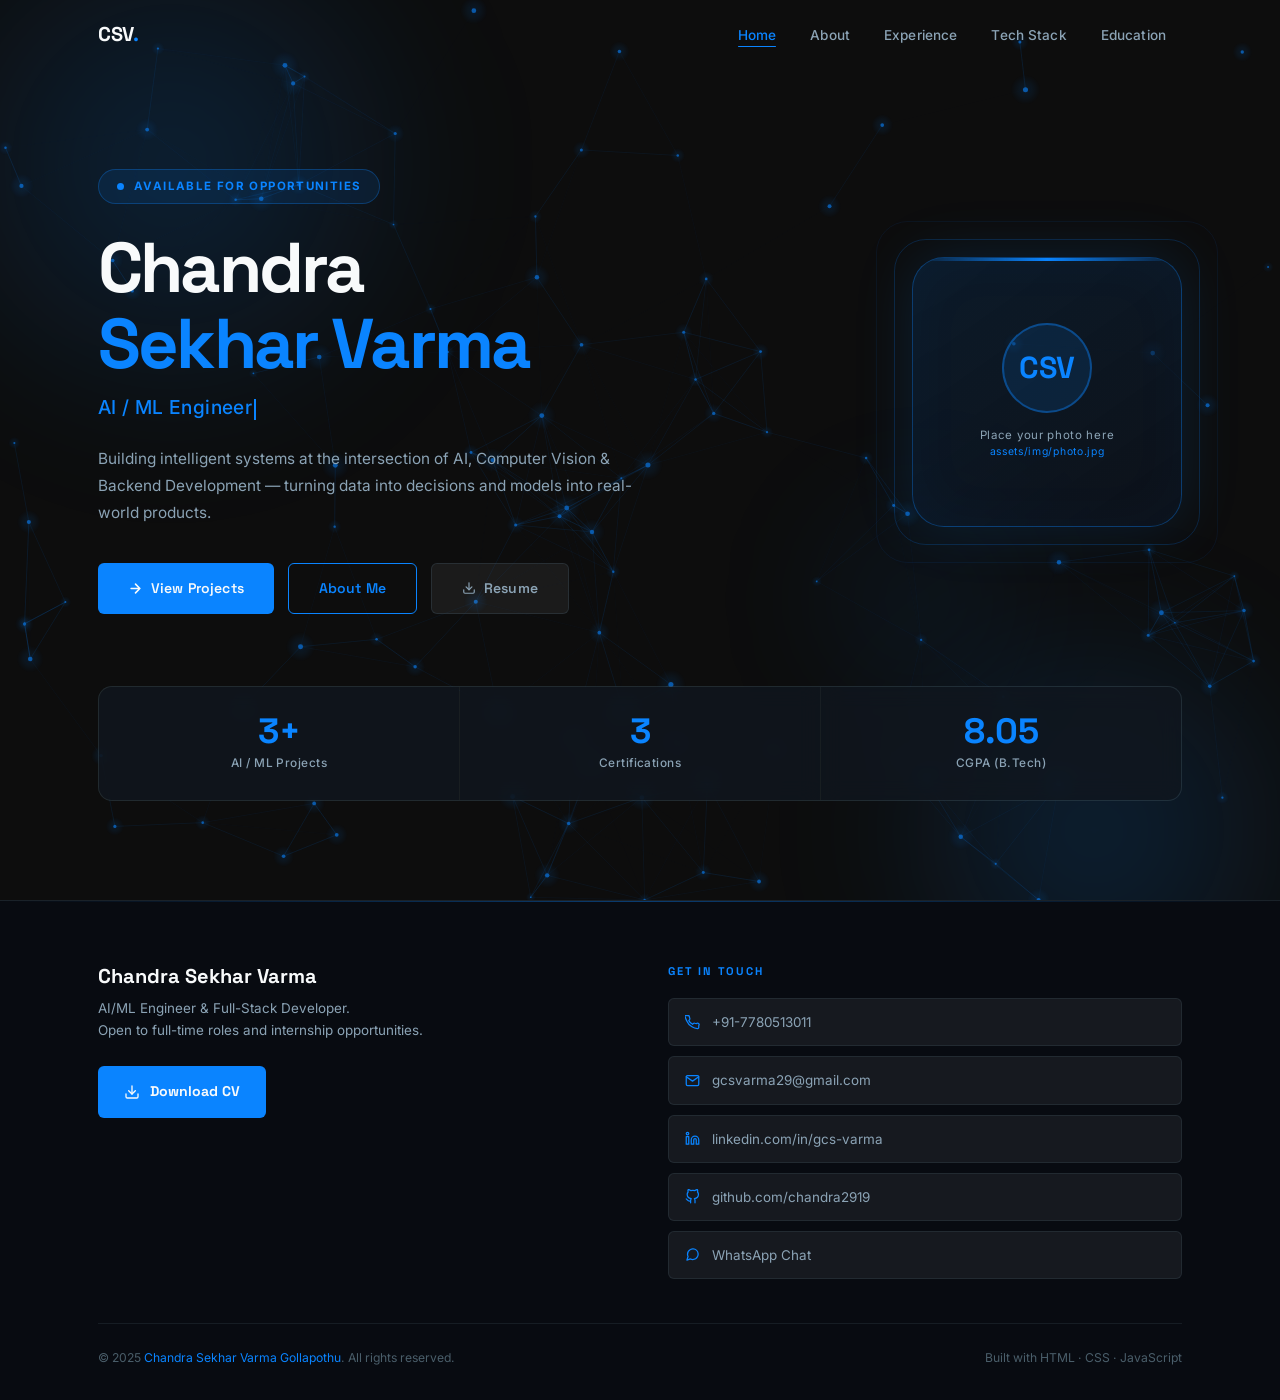
==== index.html @ 7bc727a9 "Initial commit: Full professional portfolio website - Home page with live neural network canvas (mou" ====
<!DOCTYPE html>
<html lang="en">
<head>
  <meta charset="UTF-8" />
  <meta name="viewport" content="width=device-width, initial-scale=1.0" />
  <meta name="description" content="Chandra Sekhar Varma Gollapothu — AI/ML Engineer & Full-Stack Developer. Portfolio." />
  <title>Chandra Sekhar Varma — Home</title>
  <link rel="preconnect" href="https://fonts.googleapis.com" />
  <link rel="preconnect" href="https://fonts.gstatic.com" crossorigin />
  <link rel="stylesheet" href="assets/css/style.css" />
</head>
<body>

  <!-- ── Neural network canvas (live wallpaper) ── -->
  <canvas id="neural-canvas" aria-hidden="true"></canvas>

  <!-- ── Ambient glow orbs ── -->
  <div class="orbs" aria-hidden="true">
    <div class="orb orb-1"></div>
    <div class="orb orb-2"></div>
    <div class="orb orb-3"></div>
  </div>

  <!-- ── Scanline sweep ── -->
  <div class="scanline" aria-hidden="true"></div>

  <!-- ════════════════════════════════════════════
       NAVIGATION
       ════════════════════════════════════════════ -->
  <nav class="navbar" role="navigation" aria-label="Main navigation">
    <div class="container">
      <a href="index.html" class="nav-logo" aria-label="Home">
        CSV<span class="dot">.</span>
      </a>
      <ul class="nav-links" role="list">
        <li><a href="index.html">Home</a></li>
        <li><a href="about.html">About</a></li>
        <li><a href="experience.html">Experience</a></li>
        <li><a href="tech-stack.html">Tech Stack</a></li>
        <li><a href="education.html">Education</a></li>
      </ul>
      <button class="hamburger" aria-label="Toggle menu" aria-expanded="false">
        <span></span><span></span><span></span>
      </button>
    </div>
  </nav>

  <div class="nav-mobile" role="navigation" aria-label="Mobile navigation">
    <ul role="list">
      <li><a href="index.html">Home</a></li>
      <li><a href="about.html">About</a></li>
      <li><a href="experience.html">Experience</a></li>
      <li><a href="tech-stack.html">Tech Stack</a></li>
      <li><a href="education.html">Education</a></li>
    </ul>
  </div>

  <!-- ════════════════════════════════════════════
       HERO
       ════════════════════════════════════════════ -->
  <main>
    <section class="hero" aria-label="Introduction">
      <div class="container">
        <div class="hero-inner">

          <!-- Left: Text -->
          <div class="hero-content">

            <div class="hero-badge fade-up" aria-label="Status">
              <span class="badge-dot" aria-hidden="true"></span>
              Available for Opportunities
            </div>

            <h1 class="hero-name fade-up d1">
              Chandra<br />
              <span class="name-blue">Sekhar Varma</span>
            </h1>

            <!-- Typewriter role -->
            <p class="hero-role fade-up d2" aria-label="Current role">
              <span id="typed-role"></span><span class="cursor" aria-hidden="true"></span>
            </p>

            <p class="hero-headline fade-up d3">
              Building intelligent systems at the intersection of AI, Computer
              Vision &amp; Backend Development — turning data into decisions and
              models into real-world products.
            </p>

            <div class="hero-actions fade-up d4">
              <a href="experience.html" class="btn btn-primary">
                <svg width="15" height="15" viewBox="0 0 24 24" fill="none"
                     stroke="currentColor" stroke-width="2.5"
                     stroke-linecap="round" stroke-linejoin="round" aria-hidden="true">
                  <path d="M5 12h14M12 5l7 7-7 7"/>
                </svg>
                View Projects
              </a>
              <a href="about.html" class="btn btn-outline">About Me</a>
              <a href="assets/resume/Chandra_Sekhar_Varma.pdf"
                 download="Chandra_Sekhar_Varma_Resume.pdf"
                 class="btn btn-ghost">
                <svg width="14" height="14" viewBox="0 0 24 24" fill="none"
                     stroke="currentColor" stroke-width="2" stroke-linecap="round"
                     stroke-linejoin="round" aria-hidden="true">
                  <path d="M21 15v4a2 2 0 01-2 2H5a2 2 0 01-2-2v-4"/>
                  <polyline points="7 10 12 15 17 10"/>
                  <line x1="12" y1="15" x2="12" y2="3"/>
                </svg>
                Resume
              </a>
            </div>

          </div><!-- /hero-content -->

          <!-- Right: Avatar -->
          <div class="avatar-wrap fade-up d2" aria-label="Profile">
            <div class="avatar-ring" aria-hidden="true"></div>
            <div class="avatar-ring-2" aria-hidden="true"></div>
            <div class="avatar-frame">
              <!--
                To add your photo:
                Replace the block below with:
                <img src="assets/img/photo.jpg" alt="Chandra Sekhar Varma"
                     style="width:100%;height:100%;object-fit:cover;border-radius:inherit;" />
              -->
              <div class="av-inner">
                <div class="av-initials" aria-hidden="true">CSV</div>
                <p class="av-label">
                  Place your photo here<br />
                  <span style="color:var(--blue);font-size:.65rem;">assets/img/photo.jpg</span>
                </p>
              </div>
            </div>
          </div>

        </div><!-- /hero-inner -->

        <!-- Stats bar -->
        <div class="hero-stats fade-up d3" role="list" aria-label="Key statistics">
          <div class="stat-item" role="listitem">
            <div class="stat-num" data-count="3" data-suffix="+">0+</div>
            <div class="stat-lbl">AI / ML Projects</div>
          </div>
          <div class="stat-item" role="listitem">
            <div class="stat-num" data-count="3">0</div>
            <div class="stat-lbl">Certifications</div>
          </div>
          <div class="stat-item" role="listitem">
            <div class="stat-num" data-count="8.05">0.00</div>
            <div class="stat-lbl">CGPA (B.Tech)</div>
          </div>
        </div>

      </div>
    </section>
  </main>

  <!-- ════════════════════════════════════════════
       FOOTER
       ════════════════════════════════════════════ -->
  <footer class="footer" role="contentinfo">
    <div class="container">
      <div class="footer-inner">

        <div class="footer-brand">
          <h3>Chandra Sekhar Varma</h3>
          <p>AI/ML Engineer &amp; Full-Stack Developer.<br />Open to full-time roles and internship opportunities.</p>
          <a href="assets/resume/Chandra_Sekhar_Varma.pdf"
             download="Chandra_Sekhar_Varma_Resume.pdf"
             class="dl-btn" aria-label="Download resume PDF">
            <svg viewBox="0 0 24 24" stroke-width="2" stroke-linecap="round" stroke-linejoin="round" aria-hidden="true">
              <path d="M21 15v4a2 2 0 01-2 2H5a2 2 0 01-2-2v-4"/>
              <polyline points="7 10 12 15 17 10"/>
              <line x1="12" y1="15" x2="12" y2="3"/>
            </svg>
            Download CV
          </a>
        </div>

        <div class="footer-contact">
          <h4>Get in Touch</h4>
          <nav class="contact-links" aria-label="Contact links">

            <a href="tel:+917780513011" class="c-link" aria-label="Call">
              <svg viewBox="0 0 24 24" stroke-width="2" stroke-linecap="round" stroke-linejoin="round" aria-hidden="true">
                <path d="M22 16.92v3a2 2 0 01-2.18 2 19.79 19.79 0 01-8.63-3.07A19.5 19.5 0 013.07 9.81a19.79 19.79 0 01-3.07-8.72A2 2 0 012 .82h3a2 2 0 012 1.72 12.84 12.84 0 00.7 2.81 2 2 0 01-.45 2.11L6.09 8.91a16 16 0 006 6l1.27-1.27a2 2 0 012.11-.45 12.84 12.84 0 002.81.7A2 2 0 0122 16.92z"/>
              </svg>
              +91-7780513011
            </a>

            <a href="mailto:gcsvarma29@gmail.com" class="c-link" aria-label="Email">
              <svg viewBox="0 0 24 24" stroke-width="2" stroke-linecap="round" stroke-linejoin="round" aria-hidden="true">
                <path d="M4 4h16c1.1 0 2 .9 2 2v12c0 1.1-.9 2-2 2H4c-1.1 0-2-.9-2-2V6c0-1.1.9-2 2-2z"/>
                <polyline points="22,6 12,13 2,6"/>
              </svg>
              gcsvarma29@gmail.com
            </a>

            <a href="https://linkedin.com/in/gcs-varma" target="_blank" rel="noopener noreferrer" class="c-link" aria-label="LinkedIn">
              <svg viewBox="0 0 24 24" stroke-width="2" stroke-linecap="round" stroke-linejoin="round" aria-hidden="true">
                <path d="M16 8a6 6 0 016 6v7h-4v-7a2 2 0 00-2-2 2 2 0 00-2 2v7h-4v-7a6 6 0 016-6z"/>
                <rect x="2" y="9" width="4" height="12"/>
                <circle cx="4" cy="4" r="2"/>
              </svg>
              linkedin.com/in/gcs-varma
            </a>

            <a href="https://github.com/chandra2919" target="_blank" rel="noopener noreferrer" class="c-link" aria-label="GitHub">
              <svg viewBox="0 0 24 24" stroke-width="2" stroke-linecap="round" stroke-linejoin="round" aria-hidden="true">
                <path d="M9 19c-5 1.5-5-2.5-7-3m14 6v-3.87a3.37 3.37 0 00-.94-2.61c3.14-.35 6.44-1.54 6.44-7A5.44 5.44 0 0020 4.77 5.07 5.07 0 0019.91 1S18.73.65 16 2.48a13.38 13.38 0 00-7 0C6.27.65 5.09 1 5.09 1A5.07 5.07 0 005 4.77a5.44 5.44 0 00-1.5 3.78c0 5.42 3.3 6.61 6.44 7A3.37 3.37 0 009 18.13V22"/>
              </svg>
              github.com/chandra2919
            </a>

            <a
              href="https://wa.me/917780513011?text=Hi%2C%20I%20came%20across%20your%20profile%20and%20found%20your%20background%20interesting.%20We%20have%20an%20opportunity%20that%20aligns%20with%20your%20experience.%20Would%20you%20be%20open%20to%20discussing%20this%20further%3F"
              target="_blank" rel="noopener noreferrer"
              class="c-link wa" aria-label="WhatsApp">
              <svg viewBox="0 0 24 24" stroke-width="2" stroke-linecap="round" stroke-linejoin="round" aria-hidden="true">
                <path d="M21 11.5a8.38 8.38 0 01-.9 3.8 8.5 8.5 0 01-7.6 4.7 8.38 8.38 0 01-3.8-.9L3 21l1.9-5.7a8.38 8.38 0 01-.9-3.8 8.5 8.5 0 014.7-7.6 8.38 8.38 0 013.8-.9h.5a8.48 8.48 0 018 8v.5z"/>
              </svg>
              WhatsApp Chat
            </a>

          </nav>
        </div>

      </div>

      <div class="footer-bottom">
        <p>&copy; 2025 <span>Chandra Sekhar Varma Gollapothu</span>. All rights reserved.</p>
        <p>Built with HTML · CSS · JavaScript</p>
      </div>
    </div>
  </footer>

  <script src="assets/js/main.js"></script>
</body>
</html>
---- assets/css/style.css ----
/* ============================================================
   CHANDRA SEKHAR VARMA — Advanced Portfolio
   ============================================================
   COLOR PALETTE (STRICT):
     Electric Blue  : #0A84FF
     Charcoal Grey  : #36454F
     Deep Black     : #0D0D0D
     Crisp White    : #F8FAFB

   FONTS:
     Primary   : 'Space Grotesk'  (Samsung One alternative)
     Secondary : 'Inter'          (Oracle Sans alternative)
   ============================================================ */

@import url('https://fonts.googleapis.com/css2?family=Space+Grotesk:wght@300;400;500;600;700&family=Inter:wght@300;400;500;600;700&display=swap');

/* ── CSS Design Tokens ──────────────────────────────────── */
:root {
  /* Core palette */
  --blue          : #0A84FF;
  --blue-dark     : #0060CC;
  --blue-dim      : rgba(10,132,255,.12);
  --blue-glow     : rgba(10,132,255,.35);
  --charcoal      : #36454F;
  --charcoal-lite : #4A5E6A;
  --black         : #0D0D0D;
  --black-card    : rgba(13,18,26,.75);
  --black-surface : #0F1620;
  --white         : #F8FAFB;
  --white-muted   : #8BA3B5;
  --white-dim     : rgba(248,250,251,.06);

  /* Fonts */
  --ff-primary   : 'Space Grotesk', 'DM Sans', sans-serif;
  --ff-secondary : 'Inter', 'Segoe UI', sans-serif;

  /* Spacing / radius */
  --nav-h     : 70px;
  --r-sm      : 6px;
  --r-md      : 14px;
  --r-lg      : 22px;
  --r-xl      : 32px;

  /* Transitions */
  --t         : .3s ease;
  --t-slow    : .6s ease;

  /* Shadows */
  --shadow-blue : 0 0 32px rgba(10,132,255,.28);
  --shadow-card : 0 4px 32px rgba(0,0,0,.5);
}

/* ── Reset ──────────────────────────────────────────────── */
*,*::before,*::after { margin:0; padding:0; box-sizing:border-box; }
html { scroll-behavior:smooth; font-size:16px; }

body {
  font-family: var(--ff-secondary);
  background: var(--black);
  color: var(--white);
  line-height: 1.65;
  overflow-x: hidden;
  -webkit-font-smoothing: antialiased;
}

/* ── Scrollbar ──────────────────────────────────────────── */
::-webkit-scrollbar { width:5px; }
::-webkit-scrollbar-track { background:var(--black); }
::-webkit-scrollbar-thumb { background:var(--charcoal); border-radius:3px; }
::-webkit-scrollbar-thumb:hover { background:var(--blue); }

/* ── Selection ──────────────────────────────────────────── */
::selection { background:var(--blue-dim); color:var(--blue); }

/* ── Typography ─────────────────────────────────────────── */
h1,h2,h3,h4,h5 {
  font-family:var(--ff-primary);
  font-weight:700;
  line-height:1.18;
  color:var(--white);
}
h1 { font-size:clamp(2.4rem,5.5vw,4.2rem); letter-spacing:-.035em; }
h2 { font-size:clamp(1.7rem,3.2vw,2.6rem); letter-spacing:-.025em; }
h3 { font-size:clamp(1.1rem,2vw,1.4rem); }
p  { color:var(--white-muted); font-size:.95rem; }
a  { color:inherit; text-decoration:none; transition:color var(--t); }

/* ── Layout ─────────────────────────────────────────────── */
.container {
  width:100%; max-width:1140px;
  margin:0 auto; padding:0 28px;
}
.section { padding:100px 0; position:relative; z-index:1; }

/* ── Section Header ─────────────────────────────────────── */
.sec-label {
  display:inline-block;
  font-size:.7rem; font-weight:700; letter-spacing:.18em;
  text-transform:uppercase; color:var(--blue);
  margin-bottom:10px; font-family:var(--ff-secondary);
}
.sec-title {
  position:relative; display:inline-block;
  padding-bottom:16px; margin-bottom:52px;
}
.sec-title::after {
  content:'';
  position:absolute; bottom:0; left:0;
  width:44px; height:2.5px;
  background:var(--blue); border-radius:2px;
}

/* ============================================================
   ANIMATED BACKGROUND SYSTEM
   ============================================================ */

/* Canvas (home page neural network) */
#neural-canvas {
  position:fixed; inset:0; z-index:0;
  pointer-events:none;
  opacity:.7;
}

/* Ambient orbs — used across all pages */
.orbs {
  position:fixed; inset:0; z-index:0; pointer-events:none;
  overflow:hidden;
}
.orb {
  position:absolute; border-radius:50%;
  background:radial-gradient(circle,rgba(10,132,255,.18) 0%,transparent 70%);
  filter:blur(60px);
  animation:orbFloat var(--dur,25s) ease-in-out infinite;
  animation-delay:var(--delay,0s);
}
.orb-1 { width:600px; height:600px; top:-15%; left:-10%;
          --dur:28s; --delay:0s; }
.orb-2 { width:500px; height:500px; bottom:-20%; right:-5%;
          --dur:22s; --delay:-8s; }
.orb-3 { width:300px; height:300px; top:50%; left:60%;
          --dur:18s; --delay:-4s; opacity:.5; }

@keyframes orbFloat {
  0%,100% { transform:translate(0,0) scale(1); }
  33%     { transform:translate(40px,-60px) scale(1.1); }
  66%     { transform:translate(-30px,40px) scale(.9); }
}

/* Animated dot grid — inner pages subtle overlay */
.dot-grid {
  position:fixed; inset:0; z-index:0; pointer-events:none;
  background-image:radial-gradient(circle,rgba(10,132,255,.14) 1px,transparent 1px);
  background-size:48px 48px;
  animation:gridDrift 30s linear infinite;
}
@keyframes gridDrift {
  0%   { background-position:0 0; }
  100% { background-position:48px 48px; }
}

/* Glowing horizontal scanline sweep */
.scanline {
  position:fixed; inset:0; z-index:0; pointer-events:none;
  overflow:hidden;
}
.scanline::after {
  content:'';
  position:absolute; top:-2px; left:0; right:0;
  height:2px;
  background:linear-gradient(90deg,transparent,var(--blue),transparent);
  animation:scanSweep 6s linear infinite;
  opacity:.4;
}
@keyframes scanSweep {
  0%   { top:-2px; }
  100% { top:100vh; }
}

/* ============================================================
   NAVIGATION
   ============================================================ */
.navbar {
  position:fixed; top:0; left:0; right:0;
  height:var(--nav-h); z-index:1000;
  transition:background var(--t), border var(--t);
  border-bottom:1px solid transparent;
}
.navbar.scrolled {
  background:rgba(13,13,13,.88);
  backdrop-filter:blur(20px);
  -webkit-backdrop-filter:blur(20px);
  border-bottom-color:rgba(54,69,79,.5);
  box-shadow:0 1px 0 rgba(10,132,255,.08);
}
.navbar .container {
  height:100%; display:flex; align-items:center;
  justify-content:space-between;
}

/* Logo */
.nav-logo {
  font-family:var(--ff-primary); font-size:1.25rem; font-weight:700;
  color:var(--white); letter-spacing:-.02em;
  position:relative;
}
.nav-logo .dot { color:var(--blue); }
.nav-logo::after {
  content:'';
  position:absolute; bottom:-4px; left:0; width:0; height:1.5px;
  background:var(--blue); transition:width var(--t);
}
.nav-logo:hover::after { width:100%; }

/* Desktop links */
.nav-links { display:flex; align-items:center; gap:2px; list-style:none; }
.nav-links a {
  font-family:var(--ff-secondary); font-size:.85rem; font-weight:500;
  color:var(--white-muted); padding:8px 16px; border-radius:var(--r-sm);
  transition:all var(--t); position:relative; letter-spacing:.01em;
}
.nav-links a::after {
  content:''; position:absolute; bottom:4px; left:50%; right:50%;
  height:1.5px; background:var(--blue); border-radius:1px;
  transition:left var(--t), right var(--t);
}
.nav-links a:hover,
.nav-links a.active { color:var(--white); }
.nav-links a:hover::after,
.nav-links a.active::after { left:16px; right:16px; }
.nav-links a.active { color:var(--blue); }

/* Hamburger */
.hamburger {
  display:none; flex-direction:column; gap:5px;
  background:none; border:none; cursor:pointer; padding:6px;
}
.hamburger span {
  display:block; width:22px; height:1.5px;
  background:var(--white); border-radius:2px; transition:all var(--t);
}
.hamburger.open span:nth-child(1) { transform:translateY(6.5px) rotate(45deg); }
.hamburger.open span:nth-child(2) { opacity:0; transform:scaleX(0); }
.hamburger.open span:nth-child(3) { transform:translateY(-6.5px) rotate(-45deg); }

/* Mobile menu */
.nav-mobile {
  display:none; position:fixed; top:var(--nav-h); left:0; right:0;
  background:rgba(13,13,13,.96); backdrop-filter:blur(20px);
  -webkit-backdrop-filter:blur(20px);
  border-bottom:1px solid rgba(54,69,79,.4);
  padding:12px 20px 20px; z-index:999;
}
.nav-mobile.open { display:block; }
.nav-mobile ul { list-style:none; display:flex; flex-direction:column; gap:2px; }
.nav-mobile a {
  display:block; padding:12px 16px; font-size:.9rem; font-weight:500;
  color:var(--white-muted); border-radius:var(--r-sm); transition:all var(--t);
}
.nav-mobile a:hover, .nav-mobile a.active {
  background:var(--blue-dim); color:var(--blue);
}

/* ============================================================
   BUTTONS
   ============================================================ */
.btn {
  display:inline-flex; align-items:center; gap:8px;
  padding:13px 30px; border-radius:var(--r-sm);
  font-family:var(--ff-primary); font-size:.875rem; font-weight:600;
  cursor:pointer; transition:all var(--t); border:none;
  text-decoration:none; position:relative; overflow:hidden;
  letter-spacing:.01em;
}

/* Shimmer overlay */
.btn::before {
  content:'';
  position:absolute; top:0; left:-120%;
  width:80%; height:100%;
  background:linear-gradient(90deg,transparent,rgba(255,255,255,.12),transparent);
  transition:left .5s ease;
}
.btn:hover::before { left:150%; }

.btn-primary {
  background:var(--blue); color:var(--white);
  box-shadow:0 0 0 rgba(10,132,255,0);
}
.btn-primary:hover {
  background:var(--blue-dark); color:var(--white);
  box-shadow:var(--shadow-blue); transform:translateY(-2px);
}

.btn-outline {
  background:transparent; color:var(--blue);
  border:1.5px solid var(--blue);
}
.btn-outline:hover {
  background:var(--blue-dim); color:var(--blue);
  box-shadow:var(--shadow-blue); transform:translateY(-2px);
}

.btn-ghost {
  background:var(--white-dim); color:var(--white-muted);
  border:1px solid rgba(54,69,79,.5);
}
.btn-ghost:hover { background:var(--blue-dim); color:var(--white); }

/* ============================================================
   GLASS CARDS
   ============================================================ */
.card {
  background:var(--black-card);
  backdrop-filter:blur(16px); -webkit-backdrop-filter:blur(16px);
  border:1px solid rgba(54,69,79,.55);
  border-radius:var(--r-md);
  padding:28px;
  position:relative; overflow:hidden;
  transition:all var(--t);
  box-shadow:var(--shadow-card);
}
/* Gradient border reveal on hover */
.card::before {
  content:'';
  position:absolute; inset:-1px; border-radius:var(--r-md);
  background:linear-gradient(135deg,rgba(10,132,255,.5),transparent 50%,rgba(10,132,255,.2));
  z-index:-1; opacity:0; transition:opacity var(--t);
}
.card:hover::before { opacity:1; }
.card:hover {
  border-color:rgba(10,132,255,.5);
  box-shadow:var(--shadow-blue);
  transform:translateY(-5px);
}

/* ============================================================
   HOME HERO
   ============================================================ */
.hero {
  min-height:100vh; display:flex; align-items:center;
  padding-top:var(--nav-h); position:relative; z-index:1;
  overflow:hidden;
}

.hero-inner {
  display:grid; grid-template-columns:1fr auto;
  align-items:center; gap:72px;
}

/* Badge */
.hero-badge {
  display:inline-flex; align-items:center; gap:10px;
  background:rgba(10,132,255,.1);
  border:1px solid rgba(10,132,255,.3);
  border-radius:100px; padding:7px 18px;
  font-size:.72rem; font-weight:700; letter-spacing:.12em;
  text-transform:uppercase; color:var(--blue);
  margin-bottom:26px; font-family:var(--ff-secondary);
}
.badge-dot {
  width:7px; height:7px; border-radius:50%;
  background:var(--blue);
  animation:pulseDot 2.2s ease infinite;
}
@keyframes pulseDot {
  0%,100%  { opacity:1; transform:scale(1); box-shadow:0 0 0 0 var(--blue-glow); }
  50%      { opacity:.6; transform:scale(.7); box-shadow:0 0 0 5px transparent; }
}

/* Name */
.hero-name {
  font-size:clamp(2.6rem,5.5vw,4.4rem);
  font-weight:700; letter-spacing:-.04em;
  line-height:1.08; margin-bottom:10px;
}
.hero-name .name-blue { color:var(--blue); }

/* Role typing cursor */
.hero-role {
  font-family:var(--ff-secondary); font-size:clamp(1rem,2vw,1.2rem);
  font-weight:500; color:var(--blue); margin-bottom:22px;
  letter-spacing:.02em; min-height:1.5em;
}
.cursor {
  display:inline-block; width:2px; height:1.1em;
  background:var(--blue); margin-left:2px;
  animation:blink .75s step-end infinite;
  vertical-align:middle;
}
@keyframes blink { 0%,100%{opacity:1} 50%{opacity:0} }

/* Headline */
.hero-headline {
  font-size:.96rem; color:var(--white-muted);
  line-height:1.75; margin-bottom:36px; max-width:560px;
}

.hero-actions { display:flex; gap:14px; flex-wrap:wrap; }

/* Avatar */
.avatar-wrap { flex-shrink:0; position:relative; }

.avatar-ring {
  position:absolute; inset:-18px; border-radius:var(--r-xl);
  border:1px solid rgba(10,132,255,.2);
  animation:ringPulse 3s ease-in-out infinite;
}
.avatar-ring-2 {
  position:absolute; inset:-36px; border-radius:var(--r-xl);
  border:1px solid rgba(10,132,255,.08);
  animation:ringPulse 3s ease-in-out infinite .5s;
}
@keyframes ringPulse {
  0%,100% { opacity:1; transform:scale(1); }
  50%     { opacity:.4; transform:scale(1.02); }
}

.avatar-frame {
  width:270px; height:270px;
  border-radius:var(--r-xl);
  background:linear-gradient(145deg,rgba(10,132,255,.12),rgba(13,18,26,.9));
  border:1px solid rgba(10,132,255,.35);
  display:flex; align-items:center; justify-content:center;
  position:relative; overflow:hidden;
  box-shadow:0 0 60px rgba(10,132,255,.15),inset 0 0 60px rgba(10,132,255,.04);
}
/* Corner accent */
.avatar-frame::before {
  content:'';
  position:absolute; top:0; left:0; right:0;
  height:3px;
  background:linear-gradient(90deg,transparent,var(--blue),transparent);
}

.av-inner {
  display:flex; flex-direction:column; align-items:center; gap:14px;
}
.av-initials {
  width:90px; height:90px; border-radius:50%;
  background:var(--blue-dim); border:2px solid rgba(10,132,255,.4);
  display:flex; align-items:center; justify-content:center;
  font-family:var(--ff-primary); font-size:1.9rem; font-weight:700;
  color:var(--blue); letter-spacing:-.02em;
}
.av-label {
  font-size:.72rem; color:var(--white-muted); letter-spacing:.06em;
  text-align:center; line-height:1.4;
}

/* Stats bar */
.hero-stats {
  display:grid; grid-template-columns:repeat(3,1fr);
  gap:1px; background:rgba(54,69,79,.3);
  border:1px solid rgba(54,69,79,.3); border-radius:var(--r-md);
  margin-top:72px; overflow:hidden;
}
.stat-item {
  background:var(--black-card); backdrop-filter:blur(10px);
  padding:26px 20px; text-align:center;
  transition:background var(--t);
}
.stat-item:hover { background:var(--blue-dim); }
.stat-num {
  font-family:var(--ff-primary); font-size:2.2rem; font-weight:700;
  color:var(--blue); line-height:1; margin-bottom:6px;
}
.stat-lbl {
  font-size:.74rem; color:var(--white-muted);
  font-weight:500; letter-spacing:.04em;
}

/* ============================================================
   INNER PAGE HERO
   ============================================================ */
.page-hero {
  padding:calc(var(--nav-h) + 64px) 0 72px;
  position:relative; z-index:1;
}
.page-hero-label {
  display:inline-block; font-size:.7rem; font-weight:700;
  letter-spacing:.16em; text-transform:uppercase; color:var(--blue);
  margin-bottom:10px; font-family:var(--ff-secondary);
}
.page-hero h1 { margin-bottom:12px; }
.page-hero p { font-size:1rem; max-width:540px; }

/* ============================================================
   ABOUT PAGE
   ============================================================ */
.about-grid { display:grid; grid-template-columns:1fr 1fr; gap:48px; }

.about-bio p { font-size:.95rem; line-height:1.8; }
.about-bio p + p { margin-top:16px; }

.highlight-text { color:var(--white); font-weight:600; }
.blue-text { color:var(--blue); }

/* Certification cards */
.cert-list { display:flex; flex-direction:column; gap:14px; }
.cert-item {
  display:flex; align-items:center; gap:16px;
  padding:18px 20px;
  background:var(--black-card); backdrop-filter:blur(12px);
  border:1px solid rgba(54,69,79,.5); border-radius:var(--r-md);
  transition:all var(--t); position:relative; overflow:hidden;
}
.cert-item::before {
  content:''; position:absolute; left:0; top:0; bottom:0;
  width:3px; background:var(--blue);
  transform:scaleY(0); transform-origin:bottom;
  transition:transform var(--t);
}
.cert-item:hover { border-color:rgba(10,132,255,.4); background:var(--blue-dim); }
.cert-item:hover::before { transform:scaleY(1); }

.cert-icon {
  width:42px; height:42px; border-radius:10px; flex-shrink:0;
  background:var(--blue-dim); border:1px solid rgba(10,132,255,.25);
  display:flex; align-items:center; justify-content:center;
}
.cert-icon svg { width:20px; height:20px; stroke:var(--blue); fill:none; }

.cert-body h4 { font-size:.88rem; font-weight:600; margin-bottom:3px; }
.cert-body span { font-size:.75rem; color:var(--white-muted); }

/* Leadership */
.lead-list { display:flex; flex-direction:column; gap:14px; }
.lead-item {
  display:flex; align-items:center; gap:16px;
  padding:18px 20px;
  background:var(--black-card); backdrop-filter:blur(12px);
  border:1px solid rgba(54,69,79,.5);
  border-left:2px solid var(--blue);
  border-radius:var(--r-md); transition:all var(--t);
}
.lead-item:hover { border-color:var(--blue); background:var(--blue-dim); }
.lead-dot { width:9px; height:9px; border-radius:50%; background:var(--blue); flex-shrink:0; }
.lead-body h4 { font-size:.88rem; font-weight:600; margin-bottom:3px; }
.lead-body span { font-size:.75rem; color:var(--white-muted); }

/* ============================================================
   EXPERIENCE / TIMELINE
   ============================================================ */
.timeline { position:relative; padding-left:44px; }
.timeline::before {
  content:''; position:absolute; left:14px; top:8px; bottom:8px;
  width:1px;
  background:linear-gradient(to bottom,var(--blue) 0%,rgba(10,132,255,.1) 100%);
}
.timeline-item { position:relative; margin-bottom:40px; }
.timeline-item:last-child { margin-bottom:0; }

.tl-dot {
  position:absolute; left:-37px; top:26px;
  width:13px; height:13px; border-radius:50%;
  background:var(--blue); border:2.5px solid var(--black);
  box-shadow:0 0 0 4px rgba(10,132,255,.2),0 0 16px rgba(10,132,255,.4);
  z-index:1;
}

.tl-card {
  background:var(--black-card); backdrop-filter:blur(14px);
  border:1px solid rgba(54,69,79,.5); border-radius:var(--r-md);
  padding:28px; transition:all var(--t); position:relative; overflow:hidden;
}
.tl-card::after {
  content:''; position:absolute; top:0; left:0; right:0; height:1px;
  background:linear-gradient(90deg,var(--blue),transparent);
  opacity:0; transition:opacity var(--t);
}
.tl-card:hover { border-color:rgba(10,132,255,.4); box-shadow:var(--shadow-blue); }
.tl-card:hover::after { opacity:1; }

.tl-head {
  display:flex; justify-content:space-between; align-items:flex-start;
  gap:14px; margin-bottom:6px; flex-wrap:wrap;
}
.tl-role { font-family:var(--ff-primary); font-size:1.05rem; font-weight:700; }
.tl-date {
  font-size:.72rem; font-weight:700; letter-spacing:.06em;
  color:var(--blue); background:var(--blue-dim);
  border:1px solid rgba(10,132,255,.25); padding:4px 12px;
  border-radius:100px; white-space:nowrap; flex-shrink:0;
}
.tl-org { font-size:.82rem; color:var(--white-muted); margin-bottom:16px; }

.tl-tags { display:flex; flex-wrap:wrap; gap:7px; margin-bottom:16px; }
.tag {
  font-size:.68rem; font-weight:700; letter-spacing:.06em;
  text-transform:uppercase; color:var(--blue); background:var(--blue-dim);
  border:1px solid rgba(10,132,255,.22); padding:3px 10px;
  border-radius:4px;
}

.tl-bullets { list-style:none; display:flex; flex-direction:column; gap:9px; }
.tl-bullets li {
  display:flex; align-items:flex-start; gap:10px;
  font-size:.875rem; color:var(--white-muted); line-height:1.6;
}
.tl-bullets li::before {
  content:'▸'; color:var(--blue); flex-shrink:0; font-size:.75rem; margin-top:3px;
}

/* ============================================================
   TECH STACK
   ============================================================ */
.tech-categories { display:flex; flex-direction:column; gap:56px; }

.cat-label {
  font-size:.7rem; font-weight:700; letter-spacing:.16em;
  text-transform:uppercase; color:var(--blue);
  margin-bottom:22px; display:flex; align-items:center; gap:14px;
  font-family:var(--ff-secondary);
}
.cat-label::after {
  content:''; flex:1; height:1px;
  background:linear-gradient(90deg,rgba(54,69,79,.6),transparent);
}

.tech-grid {
  display:grid; grid-template-columns:repeat(auto-fill,minmax(148px,1fr));
  gap:16px;
}

.tech-card {
  background:var(--black-card); backdrop-filter:blur(14px);
  border:1px solid rgba(54,69,79,.5); border-radius:var(--r-md);
  padding:22px 16px; display:flex; flex-direction:column;
  align-items:center; gap:13px; text-align:center;
  transition:all var(--t); cursor:default; position:relative;
  overflow:hidden;
}
.tech-card::before {
  content:''; position:absolute; inset:0; border-radius:var(--r-md);
  background:radial-gradient(circle at 50% 0%,rgba(10,132,255,.15),transparent 70%);
  opacity:0; transition:opacity var(--t);
}
.tech-card:hover { border-color:rgba(10,132,255,.5); transform:translateY(-6px); box-shadow:var(--shadow-blue); }
.tech-card:hover::before { opacity:1; }

.tech-icon {
  width:48px; height:48px; border-radius:12px;
  background:var(--blue-dim); border:1px solid rgba(10,132,255,.22);
  display:flex; align-items:center; justify-content:center;
  font-size:1.5rem; line-height:1; position:relative; z-index:1;
  transition:all var(--t);
}
.tech-card:hover .tech-icon {
  box-shadow:0 0 18px rgba(10,132,255,.4);
  border-color:rgba(10,132,255,.5);
}

.tech-name {
  font-family:var(--ff-primary); font-size:.82rem; font-weight:700;
  color:var(--white); position:relative; z-index:1;
}
.tech-sub { font-size:.68rem; color:var(--white-muted); position:relative; z-index:1; }

/* ============================================================
   EDUCATION
   ============================================================ */
.edu-wrap { max-width:760px; margin:0 auto; }

.edu-card {
  background:var(--black-card); backdrop-filter:blur(16px);
  border:1px solid rgba(54,69,79,.5); border-radius:var(--r-xl);
  padding:48px; position:relative; overflow:hidden;
}
.edu-card::before {
  content:''; position:absolute; top:0; left:0; right:0; height:2.5px;
  background:linear-gradient(90deg,var(--blue),var(--charcoal),var(--blue));
  background-size:200% 100%;
  animation:shimmerBar 4s linear infinite;
}
@keyframes shimmerBar {
  0%   { background-position:200% 0; }
  100% { background-position:-200% 0; }
}
.edu-card:hover { border-color:rgba(10,132,255,.4); box-shadow:var(--shadow-blue); }

/* Decorative large text behind */
.edu-card::after {
  content:'B.Tech';
  position:absolute; right:-10px; bottom:-20px;
  font-family:var(--ff-primary); font-size:8rem; font-weight:700;
  color:rgba(10,132,255,.04); pointer-events:none; line-height:1;
  letter-spacing:-.04em;
}

.edu-badge {
  display:inline-flex; align-items:center; gap:8px;
  background:var(--blue-dim); border:1px solid rgba(10,132,255,.3);
  border-radius:100px; padding:5px 16px;
  font-size:.7rem; font-weight:700; letter-spacing:.1em;
  text-transform:uppercase; color:var(--blue); margin-bottom:22px;
}

.edu-degree { font-size:clamp(1.4rem,2.5vw,1.9rem); margin-bottom:8px; }
.edu-inst { font-size:1rem; color:var(--white-muted); margin-bottom:32px; }

.edu-meta { display:flex; gap:32px; flex-wrap:wrap; }
.edu-meta-item { display:flex; flex-direction:column; gap:5px; }
.edu-meta-label {
  font-size:.65rem; font-weight:700; letter-spacing:.14em;
  text-transform:uppercase; color:var(--charcoal-lite);
}
.edu-meta-value {
  font-family:var(--ff-primary); font-size:1.1rem; font-weight:700;
}
.edu-meta-value.cgpa {
  font-size:1.6rem; color:var(--blue);
  text-shadow:0 0 20px rgba(10,132,255,.5);
}
.edu-divider {
  width:1px; background:rgba(54,69,79,.5); align-self:stretch;
}

/* ============================================================
   FOOTER
   ============================================================ */
.footer {
  background:rgba(9,12,18,.95); backdrop-filter:blur(20px);
  border-top:1px solid rgba(54,69,79,.4);
  padding:64px 0 32px; position:relative; z-index:2;
}
.footer::before {
  content:''; position:absolute; top:0; left:0; right:0; height:1px;
  background:linear-gradient(90deg,transparent,var(--blue),transparent);
  opacity:.4;
}

.footer-inner {
  display:grid; grid-template-columns:1fr 1fr; gap:56px; margin-bottom:44px;
}

.footer-brand h3 { font-size:1.25rem; margin-bottom:8px; }
.footer-brand p { font-size:.84rem; line-height:1.7; margin-bottom:24px; }

/* Download CV */
.dl-btn {
  display:inline-flex; align-items:center; gap:10px;
  background:var(--blue); color:var(--white);
  padding:14px 26px; border-radius:var(--r-sm);
  font-family:var(--ff-primary); font-weight:700; font-size:.88rem;
  transition:all var(--t); text-decoration:none; position:relative; overflow:hidden;
}
.dl-btn::before {
  content:''; position:absolute; top:0; left:-100%; width:60%; height:100%;
  background:linear-gradient(90deg,transparent,rgba(255,255,255,.15),transparent);
  transition:left .6s ease;
}
.dl-btn:hover::before { left:160%; }
.dl-btn:hover { background:var(--blue-dark); box-shadow:var(--shadow-blue); transform:translateY(-2px); color:var(--white); }
.dl-btn svg { width:16px; height:16px; stroke:currentColor; fill:none; }

/* Contact */
.footer-contact h4 {
  font-size:.7rem; font-weight:700; letter-spacing:.16em;
  text-transform:uppercase; color:var(--blue); margin-bottom:20px;
}
.contact-links { display:flex; flex-direction:column; gap:10px; }
.c-link {
  display:flex; align-items:center; gap:12px; padding:12px 16px;
  background:var(--white-dim); border:1px solid rgba(54,69,79,.4);
  border-radius:var(--r-sm); font-size:.84rem; color:var(--white-muted);
  transition:all var(--t); text-decoration:none;
}
.c-link:hover { border-color:rgba(10,132,255,.5); color:var(--white); background:var(--blue-dim); }
.c-link svg { width:15px; height:15px; stroke:var(--blue); fill:none; flex-shrink:0; }
.c-link.wa:hover { border-color:rgba(37,211,102,.5); background:rgba(37,211,102,.08); }
.c-link.wa:hover svg { stroke:#25D366; }

/* Footer bottom */
.footer-bottom {
  border-top:1px solid rgba(54,69,79,.3); padding-top:24px;
  display:flex; justify-content:space-between; align-items:center;
  flex-wrap:wrap; gap:12px;
}
.footer-bottom p { font-size:.76rem; color:var(--charcoal-lite); }
.footer-bottom span { color:var(--blue); }

/* ============================================================
   ANIMATIONS
   ============================================================ */
.fade-up {
  opacity:0; transform:translateY(28px);
  transition:opacity .65s ease, transform .65s ease;
}
.fade-up.visible { opacity:1; transform:translateY(0); }
.d1 { transition-delay:.1s !important; }
.d2 { transition-delay:.2s !important; }
.d3 { transition-delay:.3s !important; }
.d4 { transition-delay:.4s !important; }
.d5 { transition-delay:.5s !important; }

/* Glow text utility */
.glow-text { text-shadow:0 0 30px rgba(10,132,255,.5); }

/* ============================================================
   RESPONSIVE
   ============================================================ */
@media (max-width:960px) {
  .hero-inner { grid-template-columns:1fr; text-align:center; gap:48px; }
  .hero-content { max-width:100%; }
  .hero-actions { justify-content:center; }
  .hero-headline { max-width:100%; margin-left:auto; margin-right:auto; }
  .avatar-wrap { display:flex; justify-content:center; order:-1; }
  .about-grid { grid-template-columns:1fr; }
  .footer-inner { grid-template-columns:1fr; }
}

@media (max-width:768px) {
  .section { padding:72px 0; }
  .nav-links { display:none; }
  .hamburger { display:flex; }
  .hero-stats { grid-template-columns:1fr; }
  .timeline { padding-left:30px; }
  .timeline::before { left:9px; }
  .tl-dot { left:-26px; }
  .tech-grid { grid-template-columns:repeat(auto-fill,minmax(120px,1fr)); }
  .edu-card { padding:28px 24px; }
  .tl-head { flex-direction:column; align-items:flex-start; }
  .avatar-frame { width:220px; height:220px; }
}

@media (max-width:480px) {
  .container { padding:0 18px; }
  .hero-name { font-size:2.1rem; }
  .btn { padding:11px 22px; font-size:.82rem; }
  .edu-meta { flex-direction:column; }
  .edu-divider { display:none; }
  .footer-bottom { flex-direction:column; text-align:center; }
  .hero-stats { gap:0; }
  .edu-card::after { display:none; }
}
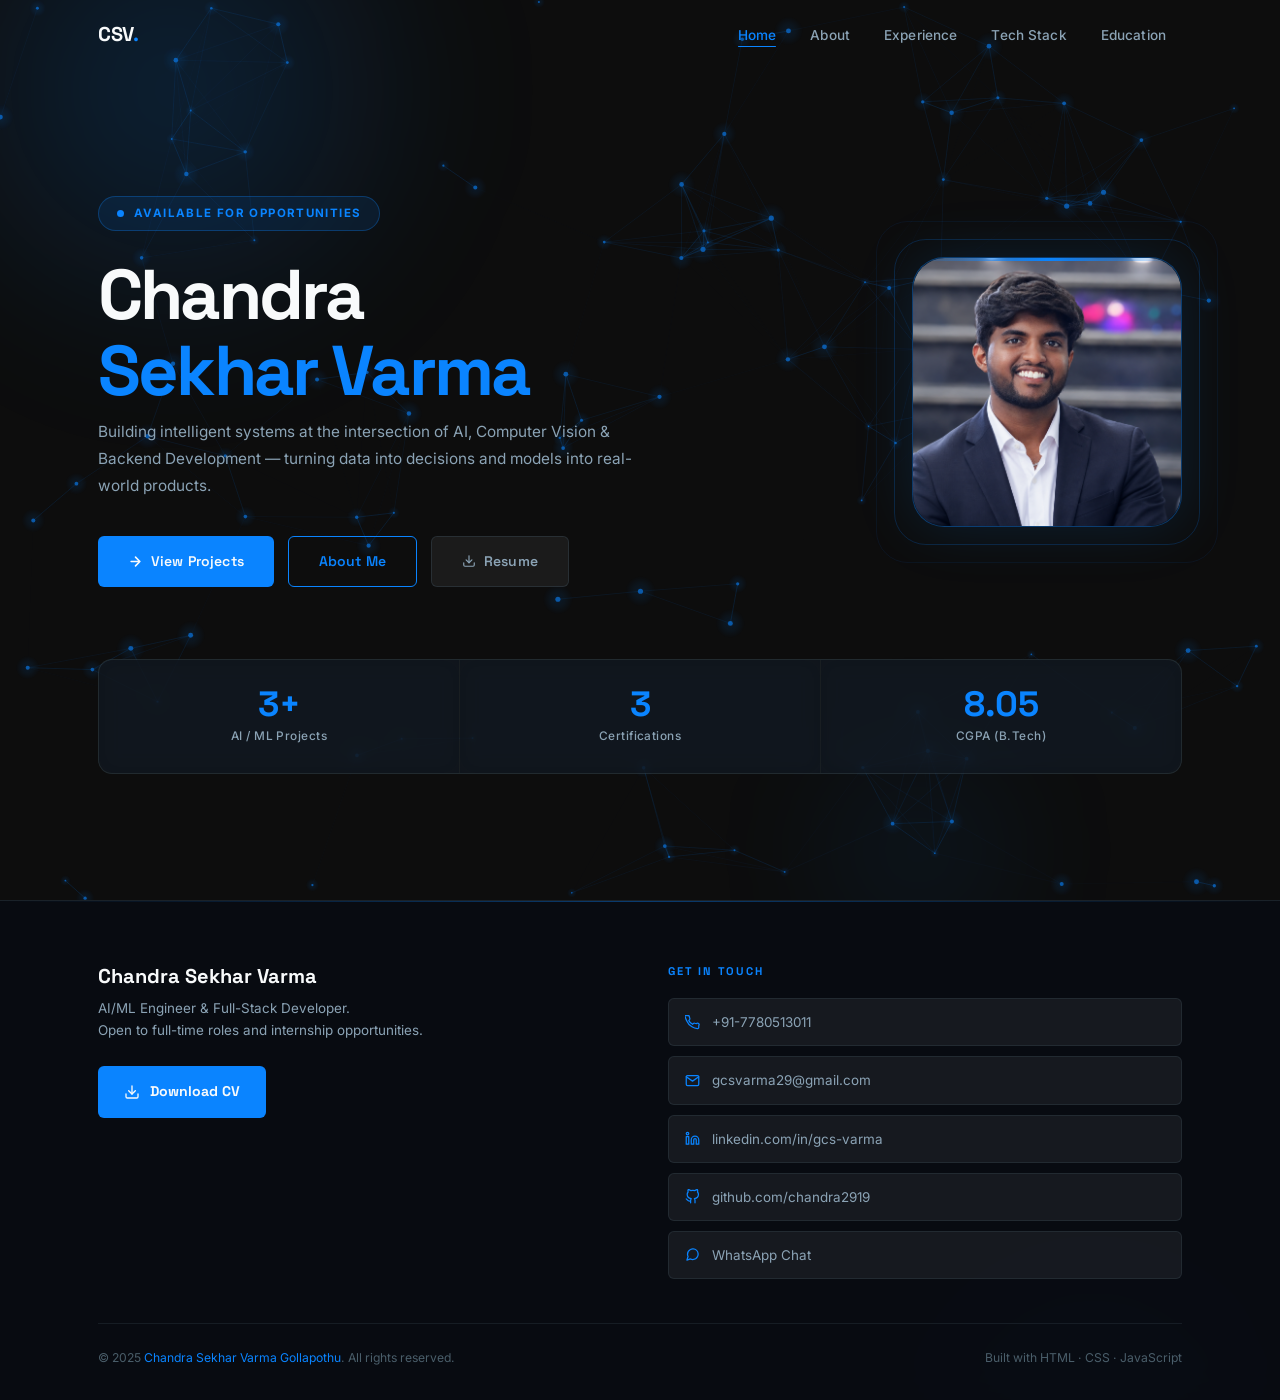
==== commit 8d9c4933: "Remove AI/ML Engineer role text from hero" ====
--- a/index.html
+++ b/index.html
@@ -7,6 +7,7 @@
   <title>Chandra Sekhar Varma — Home</title>
   <link rel="preconnect" href="https://fonts.googleapis.com" />
   <link rel="preconnect" href="https://fonts.gstatic.com" crossorigin />
+  <link rel="icon" href="assets/favicon.svg" type="image/svg+xml" />
   <link rel="stylesheet" href="assets/css/style.css" />
 </head>
 <body>
@@ -77,9 +78,6 @@
             </h1>
 
             <!-- Typewriter role -->
-            <p class="hero-role fade-up d2" aria-label="Current role">
-              <span id="typed-role"></span><span class="cursor" aria-hidden="true"></span>
-            </p>
 
             <p class="hero-headline fade-up d3">
               Building intelligent systems at the intersection of AI, Computer
@@ -97,8 +95,8 @@
                 View Projects
               </a>
               <a href="about.html" class="btn btn-outline">About Me</a>
-              <a href="assets/resume/Chandra_Sekhar_Varma.pdf"
-                 download="Chandra_Sekhar_Varma_Resume.pdf"
+              <a href="assets/resume/chandra_sekhar_varma_Resume.pdf"
+                 download="chandra_sekhar_varma_Resume.pdf"
                  class="btn btn-ghost">
                 <svg width="14" height="14" viewBox="0 0 24 24" fill="none"
                      stroke="currentColor" stroke-width="2" stroke-linecap="round"
@@ -124,13 +122,8 @@
                 <img src="assets/img/photo.jpg" alt="Chandra Sekhar Varma"
                      style="width:100%;height:100%;object-fit:cover;border-radius:inherit;" />
               -->
-              <div class="av-inner">
-                <div class="av-initials" aria-hidden="true">CSV</div>
-                <p class="av-label">
-                  Place your photo here<br />
-                  <span style="color:var(--blue);font-size:.65rem;">assets/img/photo.jpg</span>
-                </p>
-              </div>
+              <img src="assets/resume/chandras_profile.png" alt="Chandra Sekhar Varma"
+                   style="width:100%;height:100%;object-fit:cover;border-radius:inherit;" />
             </div>
           </div>
 
@@ -166,8 +159,8 @@
         <div class="footer-brand">
           <h3>Chandra Sekhar Varma</h3>
           <p>AI/ML Engineer &amp; Full-Stack Developer.<br />Open to full-time roles and internship opportunities.</p>
-          <a href="assets/resume/Chandra_Sekhar_Varma.pdf"
-             download="Chandra_Sekhar_Varma_Resume.pdf"
+          <a href="assets/resume/chandra_sekhar_varma_Resume.pdf"
+             download="chandra_sekhar_varma_Resume.pdf"
              class="dl-btn" aria-label="Download resume PDF">
             <svg viewBox="0 0 24 24" stroke-width="2" stroke-linecap="round" stroke-linejoin="round" aria-hidden="true">
               <path d="M21 15v4a2 2 0 01-2 2H5a2 2 0 01-2-2v-4"/>
--- a/assets/css/style.css
+++ b/assets/css/style.css
@@ -54,6 +54,21 @@
 *,*::before,*::after { margin:0; padding:0; box-sizing:border-box; }
 html { scroll-behavior:smooth; font-size:16px; }
 
+/* ── Page transition ────────────────────────────────────── */
+.page-transition-out {
+  animation: pageFadeOut .25s ease forwards;
+}
+@keyframes pageFadeOut {
+  to { opacity:0; transform:translateY(-8px); }
+}
+body {
+  animation: pageFadeIn .4s ease both;
+}
+@keyframes pageFadeIn {
+  from { opacity:0; transform:translateY(12px); }
+  to   { opacity:1; transform:translateY(0); }
+}
+
 body {
   font-family: var(--ff-secondary);
   background: var(--black);
@@ -716,6 +731,170 @@
 }
 
 /* ============================================================
+   PROJECT CARDS (stacked visual + content layout)
+   ============================================================ */
+.proj-card {
+  display: grid;
+  grid-template-columns: 280px 1fr;
+  border-radius: var(--r-xl);
+  overflow: hidden;
+  border: 1px solid rgba(54,69,79,.5);
+  box-shadow: var(--shadow-card);
+  margin-bottom: 28px;
+  transition: all var(--t);
+  position: relative;
+}
+.proj-card:hover {
+  border-color: rgba(10,132,255,.45);
+  box-shadow: var(--shadow-blue);
+  transform: translateY(-4px);
+}
+
+/* Left visual panel */
+.proj-visual {
+  position: relative;
+  min-height: 320px;
+  overflow: hidden;
+  display: flex;
+  flex-direction: column;
+  align-items: center;
+  justify-content: center;
+  padding: 32px 20px;
+  gap: 20px;
+}
+.proj-visual::before {
+  content: '';
+  position: absolute;
+  top: -40px; right: -40px;
+  width: 200px; height: 200px;
+  border-radius: 50%;
+  filter: blur(48px);
+  opacity: .28;
+  background: inherit;
+  background: var(--blob-color, rgba(255,255,255,.4));
+}
+.proj-visual::after {
+  content: '';
+  position: absolute;
+  inset: 0;
+  background-image: radial-gradient(circle, rgba(10,132,255,.15) 1px, transparent 1px);
+  background-size: 24px 24px;
+  pointer-events: none;
+}
+
+/* Step label top-left */
+.proj-step {
+  position: absolute;
+  top: 18px; left: 20px;
+  font-size: .65rem; font-weight: 800;
+  letter-spacing: .26em; text-transform: uppercase;
+  color: rgba(0,0,0,.28);
+}
+
+/* Main icon box */
+.proj-icon-box {
+  width: 88px; height: 88px;
+  border-radius: 26px;
+  display: flex; align-items: center; justify-content: center;
+  background: rgba(255,255,255,.62);
+  backdrop-filter: blur(18px);
+  border: 1.5px solid rgba(255,255,255,.8);
+  font-size: 2.4rem; line-height: 1;
+  position: relative; z-index: 1;
+}
+
+/* Decor icon row */
+.proj-decor {
+  display: flex; gap: 12px; position: relative; z-index: 1;
+}
+.proj-decor-item {
+  display: flex; flex-direction: column; align-items: center; gap: 5px;
+}
+.proj-decor-icon {
+  width: 38px; height: 38px; border-radius: 12px;
+  display: flex; align-items: center; justify-content: center;
+  background: rgba(255,255,255,.55);
+  backdrop-filter: blur(10px);
+  border: 1px solid rgba(255,255,255,.7);
+  font-size: 1rem;
+}
+.proj-decor-lbl {
+  font-size: .62rem; font-weight: 600;
+  color: rgba(0,0,0,.36); letter-spacing: .04em;
+}
+
+/* Stat badge */
+.proj-stat {
+  position: absolute;
+  bottom: 18px; left: 50%; transform: translateX(-50%);
+  padding: 10px 22px; border-radius: 16px; text-align: center;
+  background: rgba(255,255,255,.72);
+  backdrop-filter: blur(18px);
+  border: 1px solid rgba(255,255,255,.9);
+  white-space: nowrap; z-index: 1;
+}
+.proj-stat-val {
+  font-family: var(--ff-primary);
+  font-size: 1.45rem; font-weight: 800;
+  line-height: 1; letter-spacing: -.02em;
+}
+.proj-stat-lbl {
+  font-size: .68rem; font-weight: 500;
+  color: rgba(0,0,0,.45); margin-top: 2px;
+}
+
+/* Right content panel */
+.proj-content {
+  background: var(--black-card);
+  backdrop-filter: blur(16px);
+  padding: 32px 34px;
+  display: flex;
+  flex-direction: column;
+  justify-content: center;
+  gap: 0;
+}
+
+.proj-header {
+  display: flex; align-items: center; gap: 10px;
+  margin-bottom: 14px;
+}
+.proj-step-badge {
+  font-size: .65rem; font-weight: 800;
+  letter-spacing: .18em; text-transform: uppercase;
+  padding: 4px 12px; border-radius: 100px;
+}
+.proj-tag-sep { width: 1px; height: 14px; background: rgba(54,69,79,.6); }
+.proj-tag-lbl {
+  font-size: .7rem; font-weight: 700;
+  text-transform: uppercase; letter-spacing: .16em;
+  color: var(--white-muted);
+}
+
+.proj-title {
+  font-family: var(--ff-primary);
+  font-size: clamp(1.1rem,1.8vw,1.45rem);
+  font-weight: 800; color: var(--white);
+  line-height: 1.18; margin-bottom: 6px;
+}
+.proj-org {
+  font-size: .8rem; color: var(--white-muted); margin-bottom: 14px;
+}
+
+.proj-tags { display: flex; flex-wrap: wrap; gap: 7px; margin-bottom: 16px; }
+
+.proj-bullets { list-style: none; display: flex; flex-direction: column; gap: 8px; margin-bottom: 20px; }
+.proj-bullets li {
+  display: flex; align-items: flex-start; gap: 10px;
+  font-size: .855rem; color: var(--white-muted); line-height: 1.6;
+}
+.proj-bullets li::before {
+  content: '▸'; color: var(--blue); flex-shrink: 0;
+  font-size: .74rem; margin-top: 3px;
+}
+
+/* (mobile rules consolidated in main RESPONSIVE section below) */
+
+/* ============================================================
    FOOTER
    ============================================================ */
 .footer {
@@ -806,30 +985,90 @@
   .hero-headline { max-width:100%; margin-left:auto; margin-right:auto; }
   .avatar-wrap { display:flex; justify-content:center; order:-1; }
   .about-grid { grid-template-columns:1fr; }
-  .footer-inner { grid-template-columns:1fr; }
+  .footer-inner { grid-template-columns:1fr; gap:32px; }
 }
 
 @media (max-width:768px) {
-  .section { padding:72px 0; }
+  /* Layout */
+  .section { padding:60px 0; }
+  .page-hero { padding:calc(var(--nav-h) + 36px) 0 40px; }
+
+  /* Nav */
   .nav-links { display:none; }
   .hamburger { display:flex; }
-  .hero-stats { grid-template-columns:1fr; }
+
+  /* Hero */
+  .hero-stats { grid-template-columns:repeat(3,1fr); }
+  .stat-num { font-size:1.7rem; }
+  .avatar-frame { width:200px; height:200px; }
+
+  /* Timeline */
   .timeline { padding-left:30px; }
   .timeline::before { left:9px; }
   .tl-dot { left:-26px; }
-  .tech-grid { grid-template-columns:repeat(auto-fill,minmax(120px,1fr)); }
-  .edu-card { padding:28px 24px; }
-  .tl-head { flex-direction:column; align-items:flex-start; }
-  .avatar-frame { width:220px; height:220px; }
+  .tl-head { flex-direction:column; align-items:flex-start; gap:8px; }
+
+  /* Tech grid */
+  .tech-grid { grid-template-columns:repeat(auto-fill,minmax(110px,1fr)); }
+
+  /* Education */
+  .edu-card { padding:28px 22px; }
+
+  /* Project cards */
+  .proj-card { grid-template-columns:1fr; border-radius:var(--r-lg); }
+  .proj-visual { min-height:230px; }
+  .proj-icon-box { width:64px; height:64px; font-size:1.8rem; border-radius:18px; }
+  .proj-stat { position:relative; bottom:auto; left:auto; transform:none; margin-top:10px; }
+  .proj-content { padding:22px 20px; }
+  .proj-header { flex-wrap:wrap; row-gap:8px; }
+
+  /* Footer */
+  .footer { padding:48px 0 28px; }
+  .c-link { font-size:.8rem; word-break:break-all; }
 }
 
 @media (max-width:480px) {
-  .container { padding:0 18px; }
-  .hero-name { font-size:2.1rem; }
-  .btn { padding:11px 22px; font-size:.82rem; }
+  /* Layout */
+  .container { padding:0 16px; }
+  .section { padding:48px 0; }
+
+  /* Hero */
+  .hero-name { font-size:2rem; }
+  .hero-badge { font-size:.66rem; padding:6px 14px; }
+  .hero-stats { gap:0; }
+  .stat-item { padding:18px 10px; }
+  .stat-num { font-size:1.4rem; }
+  .stat-lbl { font-size:.66rem; }
+
+  /* Buttons */
+  .btn { padding:11px 20px; font-size:.82rem; }
+
+  /* Project cards */
+  .proj-visual { min-height:210px; }
+  .proj-content { padding:18px 16px; }
+  .proj-title { font-size:1.05rem; }
+  .proj-org { font-size:.76rem; }
+  .proj-bullets li { font-size:.82rem; }
+
+  /* Tech grid */
+  .tech-grid { grid-template-columns:repeat(auto-fill,minmax(100px,1fr)); gap:10px; }
+  .tech-card { padding:16px 10px; }
+  .tech-icon { width:40px; height:40px; font-size:1.25rem; }
+  .tech-name { font-size:.78rem; }
+
+  /* Education */
   .edu-meta { flex-direction:column; }
   .edu-divider { display:none; }
+  .edu-card::after { display:none; }
+  .edu-card { padding:22px 18px; }
+
+  /* Footer */
   .footer-bottom { flex-direction:column; text-align:center; }
-  .hero-stats { gap:0; }
-  .edu-card::after { display:none; }
-}
+  .footer-brand p { font-size:.8rem; }
+  .c-link { font-size:.76rem; padding:10px 12px; }
+
+  /* Timeline */
+  .tl-card { padding:20px 18px; }
+  .tl-role { font-size:.95rem; }
+  .tl-bullets li { font-size:.82rem; }
+}
